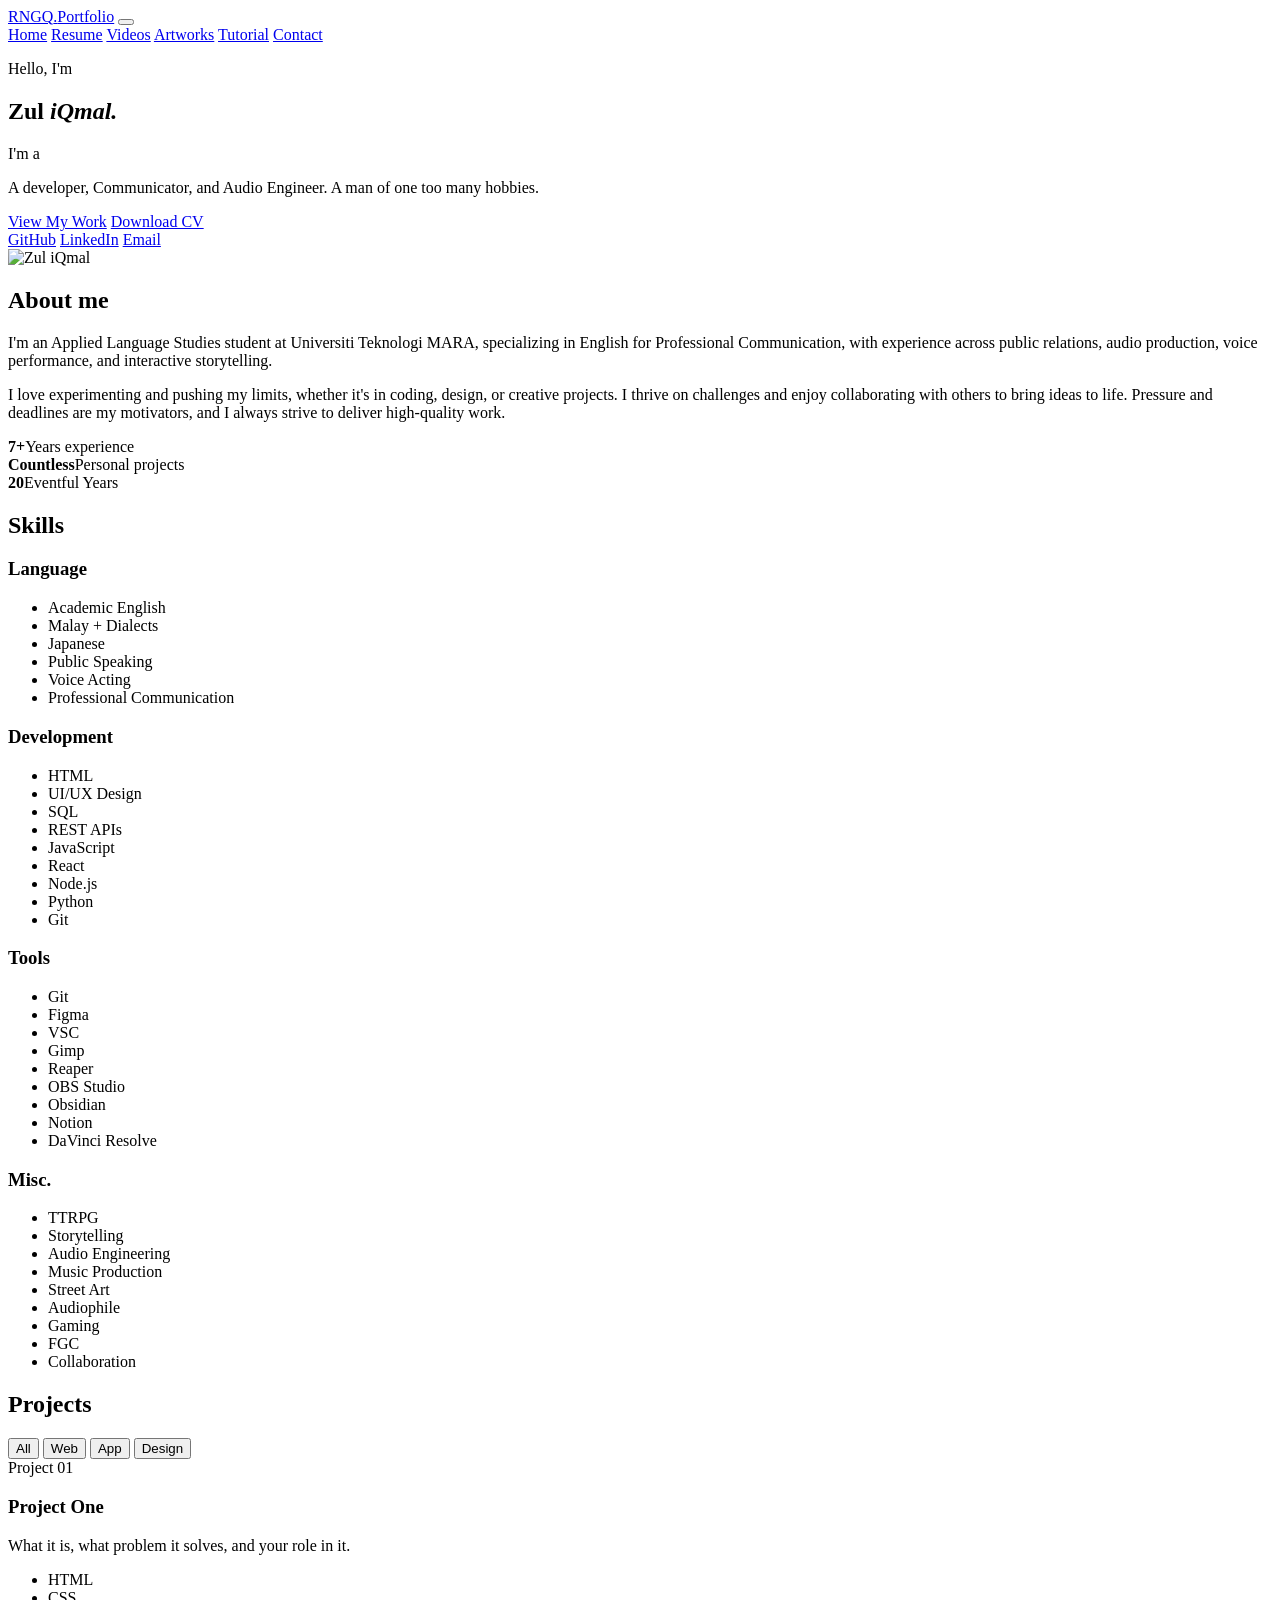
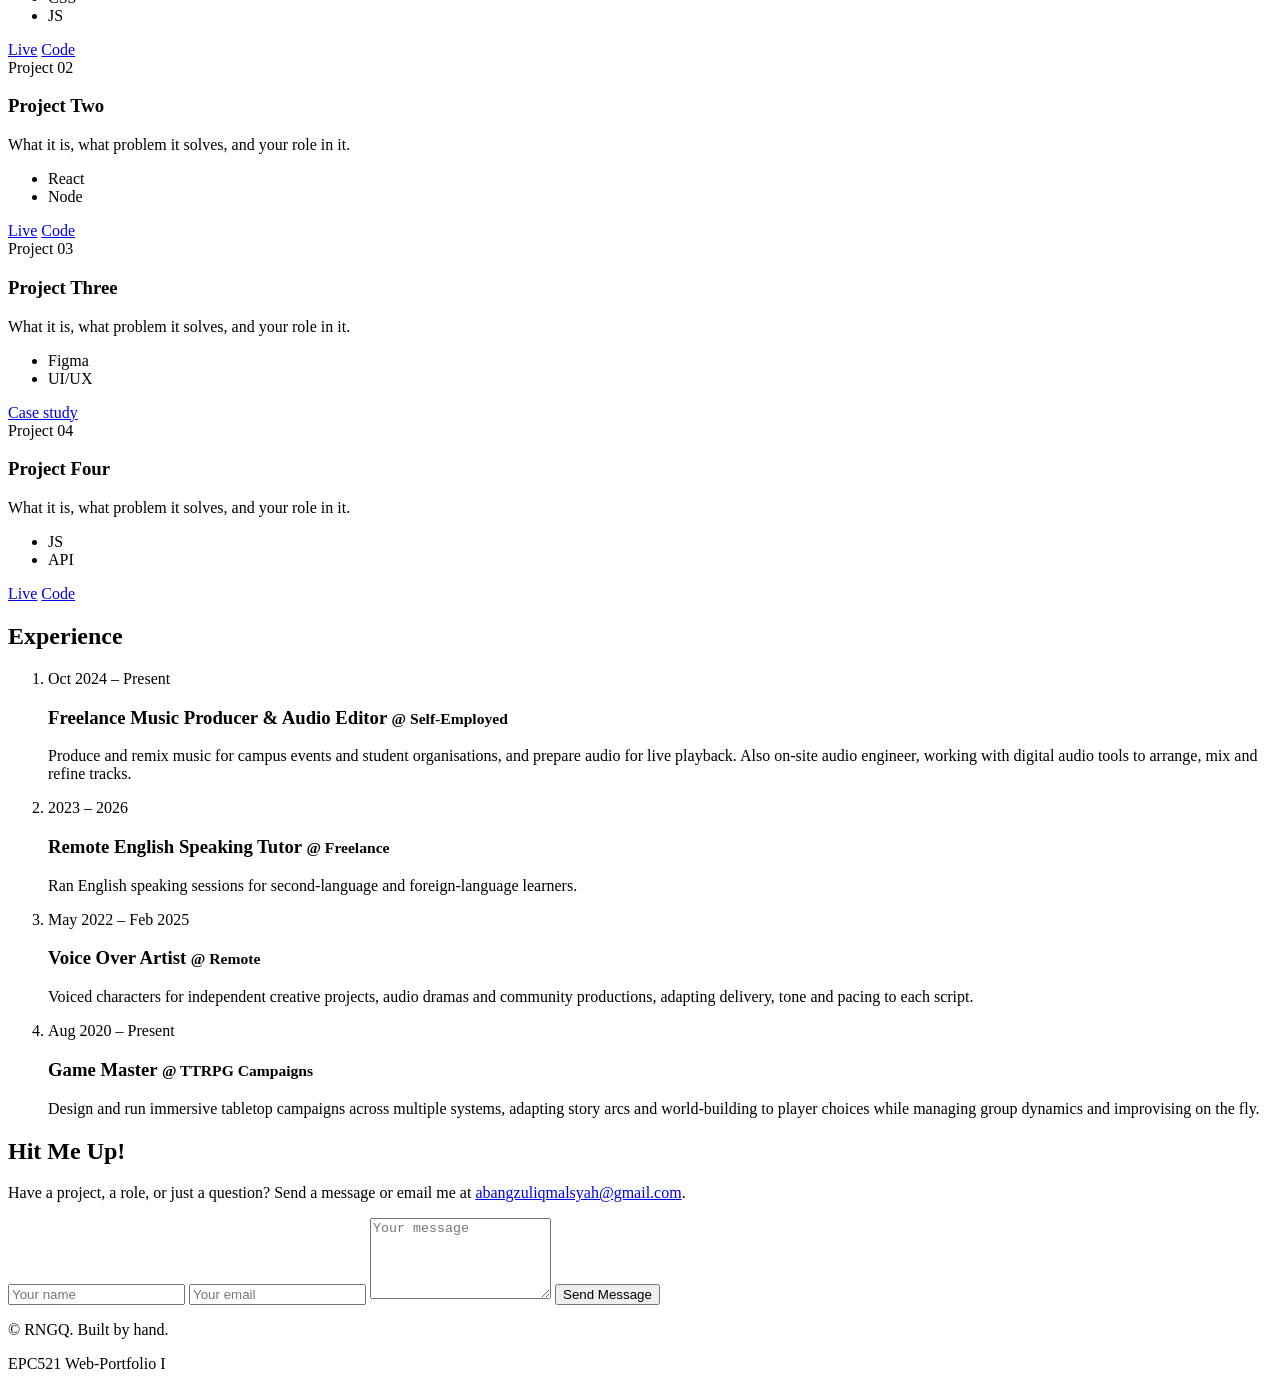
==== index.html @ 54870d31 "Add files via upload" ====
<!DOCTYPE html>
<html lang="en">
<head>
  <meta charset="UTF-8" />
  <meta name="viewport" content="width=device-width, initial-scale=1.0" />
  <title>Zul iQmal | Portfolio</title>
  <meta name="description" content="Portfolio of Zul iQmal, a Web Developer, Communicator, and Audio Engineer." />
  <link rel="stylesheet" href="CSS/style.css" />
</head>
<body>

  <!-- Background aura (Sinaran~ mentari menyinari~) -->
  <div class="aura-bg" aria-hidden="true">
    <span class="blob blob-1"></span>
    <span class="blob blob-2"></span>
    <span class="blob blob-3"></span>
  </div>
  <div class="cursor-aura" aria-hidden="true"></div>

  <!-- Header -->
  <header class="site-header">
    <a href="index.html" class="logo">RNGQ<span>.</span>Portfolio</a>
    <button class="nav-toggle" aria-label="Toggle menu" aria-expanded="false">
      <span></span><span></span>
    </button>
    <nav class="nav" id="nav">
      <a href="index.html" aria-current="page">Home</a>
      <a href="resume.html">Resume</a>
      <a href="videos.html">Videos</a>
      <a href="artworks.html">Artworks</a>
      <a href="tutorial.html">Tutorial</a>
      <a href="#contact" class="btn btn-small">Contact</a>
    </nav>
  </header>

  <main>
    <!-- Hero -->
    <section id="home" class="hero">
      <p class="eyebrow reveal">Hello, I'm</p>
      <h1 class="reveal">Zul <em>iQmal.</em></h1>
      <p class="role reveal">I'm a <span id="typed"></span><span class="caret" aria-hidden="true"></span></p>
      <p class="lead reveal">
        A developer, Communicator, and Audio Engineer. 
        A man of one too many hobbies.
      </p>
      <div class="hero-actions reveal">
        <a href="#projects" class="btn">View My Work</a>
        <a href="assets/documents/Zul_Iqmal_Syah_CV.pdf" class="btn btn-ghost" download>Download CV</a>
      </div>
      <div class="socials reveal">
        <a href="https://github.com/RinggoCh1" target="_blank" rel="noopener">GitHub</a>
        <a href="https://www.linkedin.com/in/zuliqmalsyah" target="_blank" rel="noopener">LinkedIn</a>
        <a href="mailto:abangzuliqmalsyah@gmail.com">Email</a>
      </div>
    </section>

    <!-- About -->
    <section id="about" class="section about">
      <div class="avatar-wrap reveal">
        <img class="avatar" src="assets/images/me.jpg" alt="Zul iQmal" />
      </div>
      <div class="about-text reveal">
        <h2 class="section-title">About me</h2>
        <p>
          I'm an Applied Language Studies student at Universiti Teknologi MARA, specializing in English for Professional Communication, with experience across public relations, audio production, voice performance, and interactive storytelling.
        </p>
        <p>
          I love experimenting and pushing my limits, whether it's in coding, design, or creative projects. I thrive on challenges and enjoy collaborating with others to bring ideas to life. Pressure and deadlines are my motivators, and I always strive to deliver high-quality work.
        </p>
        <div class="about-stats">
          <div class="stat"><strong>7+</strong><span>Years experience</span></div>
          <div class="stat"><strong>Countless</strong><span>Personal projects</span></div>
          <div class="stat"><strong>20</strong><span>Eventful Years</span></div>
        </div>
      </div>
    </section>

    <!-- Skills -->
    <section id="skills" class="section">
      <h2 class="section-title reveal">Skills</h2>
      <div class="grid">
        <article class="card reveal">
          <h3>Language</h3>
          <ul class="chips">
            <li>Academic English</li><li>Malay + Dialects</li><li>Japanese</li><li>Public Speaking</li><li>Voice Acting</li><li>Professional Communication</li>
          </ul>
        </article>
        <article class="card reveal">
          <h3>Development</h3>
          <ul class="chips">
            <li>HTML</li><li>UI/UX Design</li><li>SQL</li><li>REST APIs</li><li>JavaScript</li><li>React</li><li>Node.js</li><li>Python</li><li>Git</li>
          </ul>
        </article>
        <article class="card reveal">
          <h3>Tools</h3>
          <ul class="chips">
            <li>Git</li><li>Figma</li><li>VSC</li><li>Gimp</li><li>Reaper</li><li>OBS Studio</li><li>Obsidian</li><li>Notion</li><li>DaVinci Resolve</li>
          </ul>
        </article>
        <article class="card reveal">
          <h3>Misc.</h3>
          <ul class="chips">
            <li>TTRPG</li><li>Storytelling</li><li>Audio Engineering</li><li>Music Production</li><li>Street Art</li><li>Audiophile</li><li>Gaming</li><li>FGC</li><li>Collaboration</li>
          </ul>
        </article>
      </div>
    </section>

    <!-- Projects -->
    <section id="projects" class="section">
      <h2 class="section-title reveal">Projects</h2>

      <div class="filters reveal" role="group" aria-label="Filter projects">
        <button class="filter active" data-filter="all">All</button>
        <button class="filter" data-filter="web">Web</button>
        <button class="filter" data-filter="app">App</button>
        <button class="filter" data-filter="design">Design</button>
      </div>

      <div class="grid projects">
        <article class="card project reveal" data-category="web">
          <!-- Replace with: <img class="project-thumb" src="assets/project1.jpg" alt="Project 1" / tapi malas buat sekarang> -->
          <div class="project-thumb">Project 01</div>
          <h3>Project One</h3>
          <p>What it is, what problem it solves, and your role in it.</p>
          <ul class="tags"><li>HTML</li><li>CSS</li><li>JS</li></ul>
          <div class="project-links">
            <a href="#" target="_blank" rel="noopener">Live</a>
            <a href="#" target="_blank" rel="noopener">Code</a>
          </div>
        </article>

        <article class="card project reveal" data-category="app">
          <div class="project-thumb">Project 02</div>
          <h3>Project Two</h3>
          <p>What it is, what problem it solves, and your role in it.</p>
          <ul class="tags"><li>React</li><li>Node</li></ul>
          <div class="project-links">
            <a href="#" target="_blank" rel="noopener">Live</a>
            <a href="#" target="_blank" rel="noopener">Code</a>
          </div>
        </article>

        <article class="card project reveal" data-category="design">
          <div class="project-thumb">Project 03</div>
          <h3>Project Three</h3>
          <p>What it is, what problem it solves, and your role in it.</p>
          <ul class="tags"><li>Figma</li><li>UI/UX</li></ul>
          <div class="project-links">
            <a href="#" target="_blank" rel="noopener">Case study</a>
          </div>
        </article>

        <article class="card project reveal" data-category="web">
          <div class="project-thumb">Project 04</div>
          <h3>Project Four</h3>
          <p>What it is, what problem it solves, and your role in it.</p>
          <ul class="tags"><li>JS</li><li>API</li></ul>
          <div class="project-links">
            <a href="#" target="_blank" rel="noopener">Live</a>
            <a href="#" target="_blank" rel="noopener">Code</a>
          </div>
        </article>
      </div>
    </section>

    <!-- Experience -->
    <section id="experience" class="section">
      <h2 class="section-title reveal">Experience</h2>
      <ol class="timeline">
        <li class="reveal">
          <span class="when">Oct 2024 – Present</span>
          <h3>Freelance Music Producer &amp; Audio Editor <small>@ Self-Employed</small></h3>
          <p>Produce and remix music for campus events and student organisations, and prepare audio for live playback. Also on-site audio engineer, working with digital audio tools to arrange, mix and refine tracks.</p>
        </li>
        <li class="reveal">
          <span class="when">2023 – 2026</span>
          <h3>Remote English Speaking Tutor <small>@ Freelance</small></h3>
          <p>Ran English speaking sessions for second-language and foreign-language learners.</p>
        </li>
        <li class="reveal">
          <span class="when">May 2022 – Feb 2025</span>
          <h3>Voice Over Artist <small>@ Remote</small></h3>
          <p>Voiced characters for independent creative projects, audio dramas and community productions, adapting delivery, tone and pacing to each script.</p>
        </li>
        <li class="reveal">
          <span class="when">Aug 2020 – Present</span>
          <h3>Game Master <small>@ TTRPG Campaigns</small></h3>
          <p>Design and run immersive tabletop campaigns across multiple systems, adapting story arcs and world-building to player choices while managing group dynamics and improvising on the fly.</p>
        </li>
      </ol>
    </section>

    <!-- Contact -->
    <section id="contact" class="section contact">
      <h2 class="section-title reveal">Hit Me Up!</h2>
      <p class="contact-intro reveal">
        Have a project, a role, or just a question? Send a message or email me at
        <a href="mailto:abangzuliqmalsyah@gmail.com">abangzuliqmalsyah@gmail.com</a>.
      </p>
      <form class="form reveal" id="contact-form">
        <input type="text" name="name" placeholder="Your name" required />
        <input type="email" name="email" placeholder="Your email" required />
        <textarea name="message" rows="5" placeholder="Your message" required></textarea>
        <button type="submit" class="btn">Send Message</button>
        <p class="form-note" id="form-note" role="status"></p>
      </form>
    </section>
  </main>

  <footer class="site-footer">
    <p>&copy; <span id="year"></span> RNGQ. Built by hand.</p>
    <p class="footer-credit">EPC521 Web-Portfolio I</p>
  </footer>

  <script src="JS/script.js"></script>
  <script src="JS/music.js"></script>
</body>
</html>
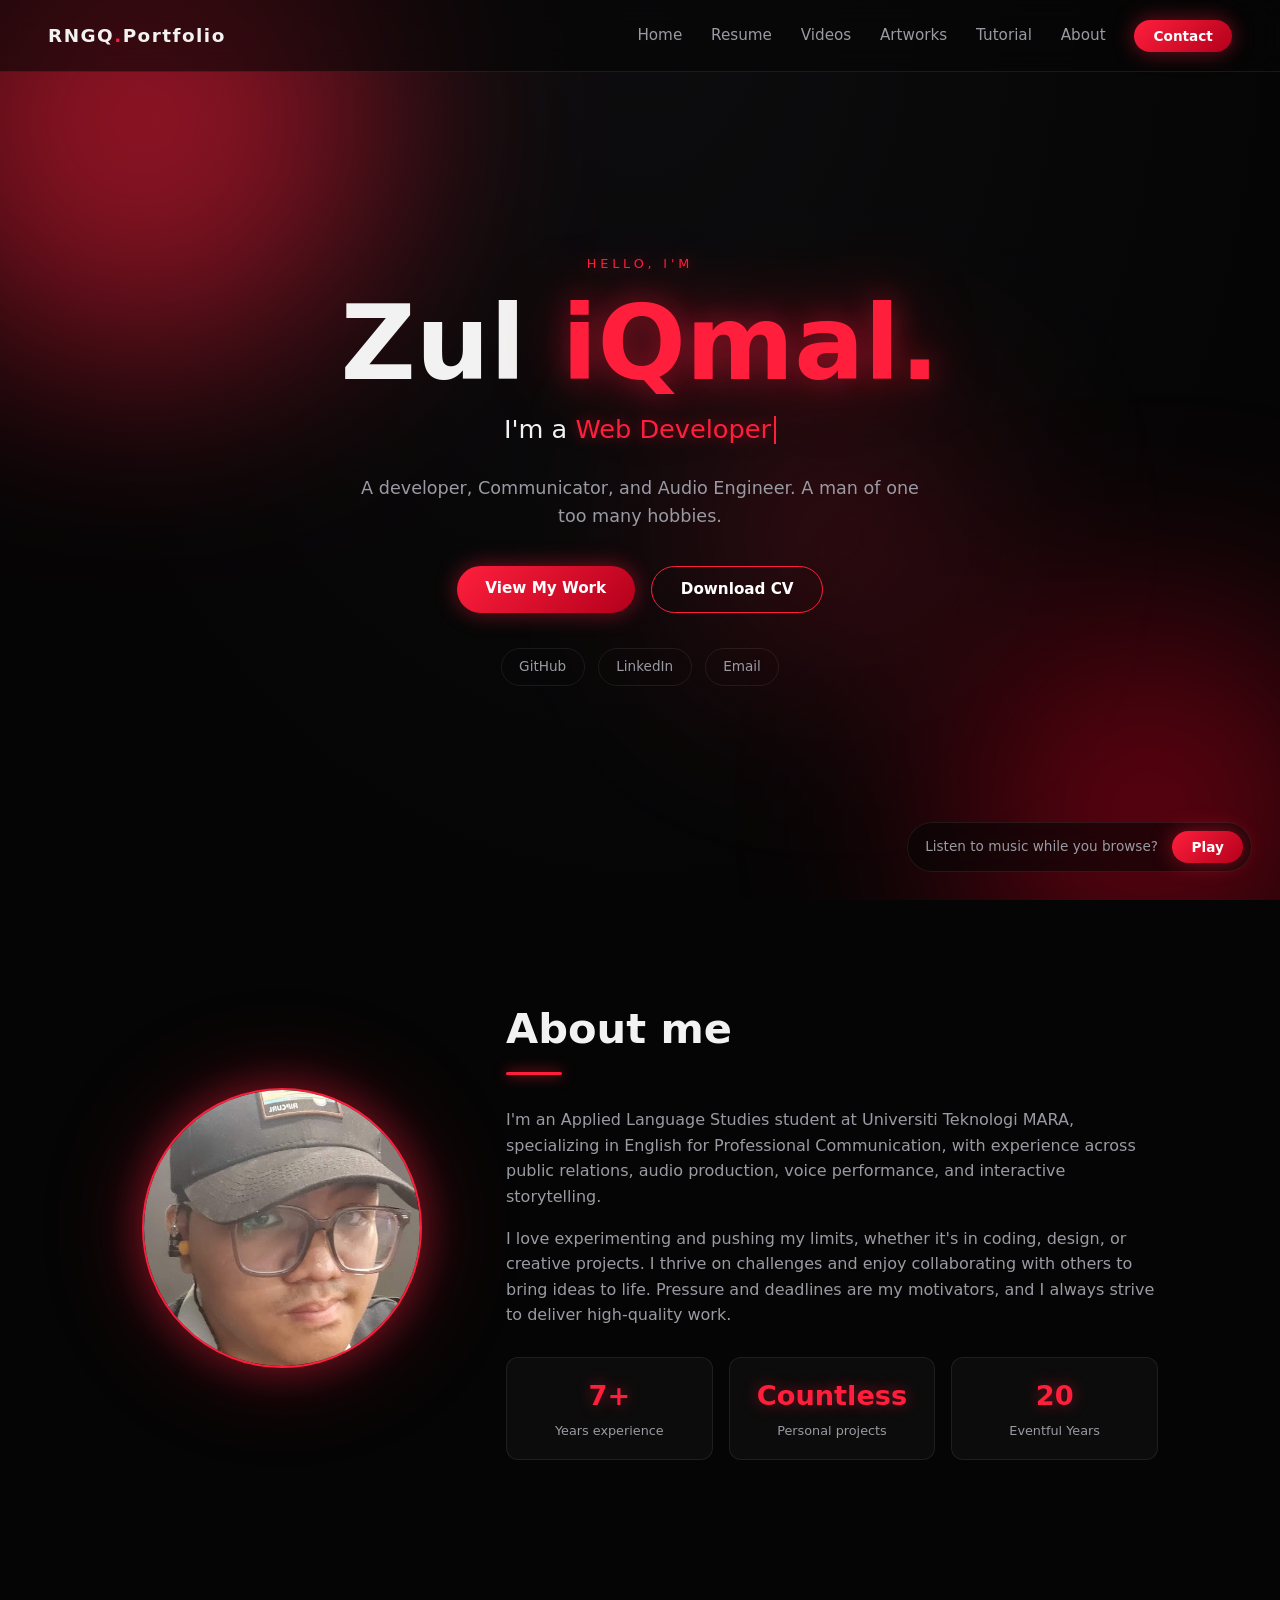
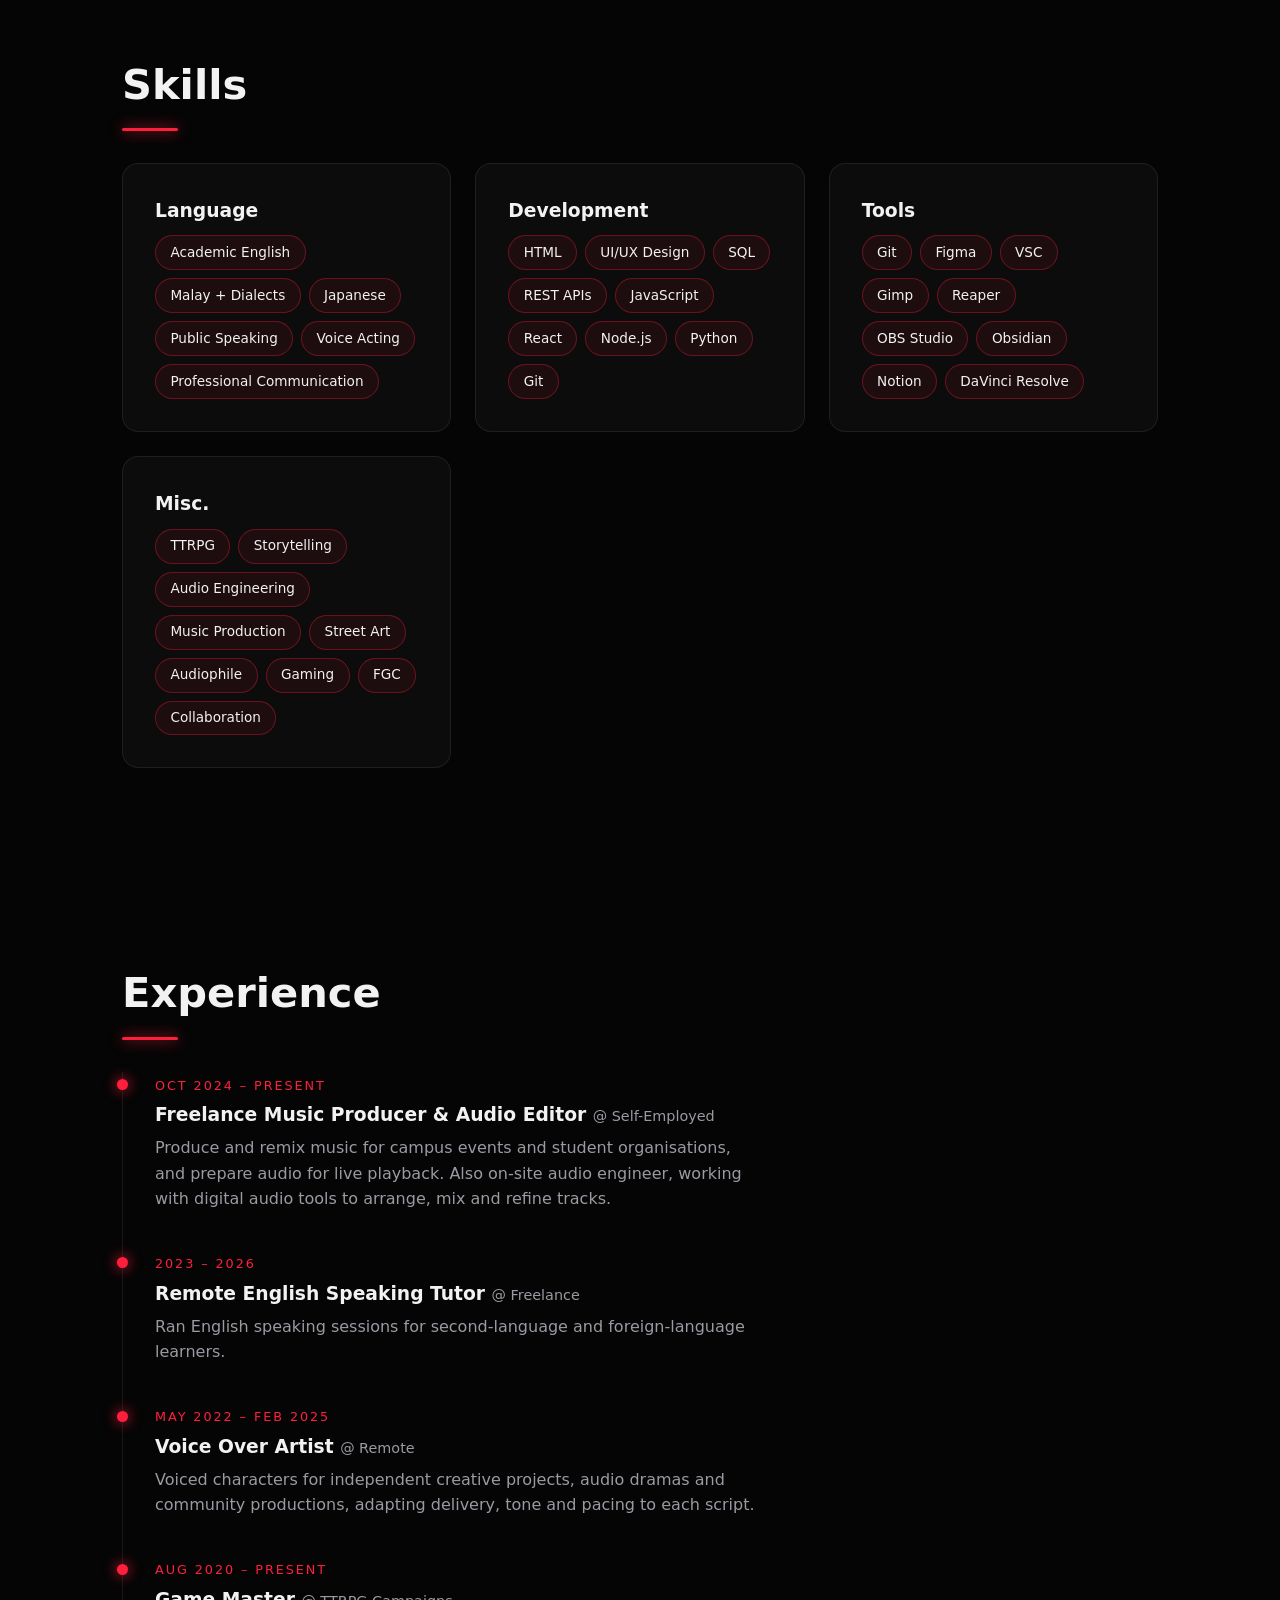
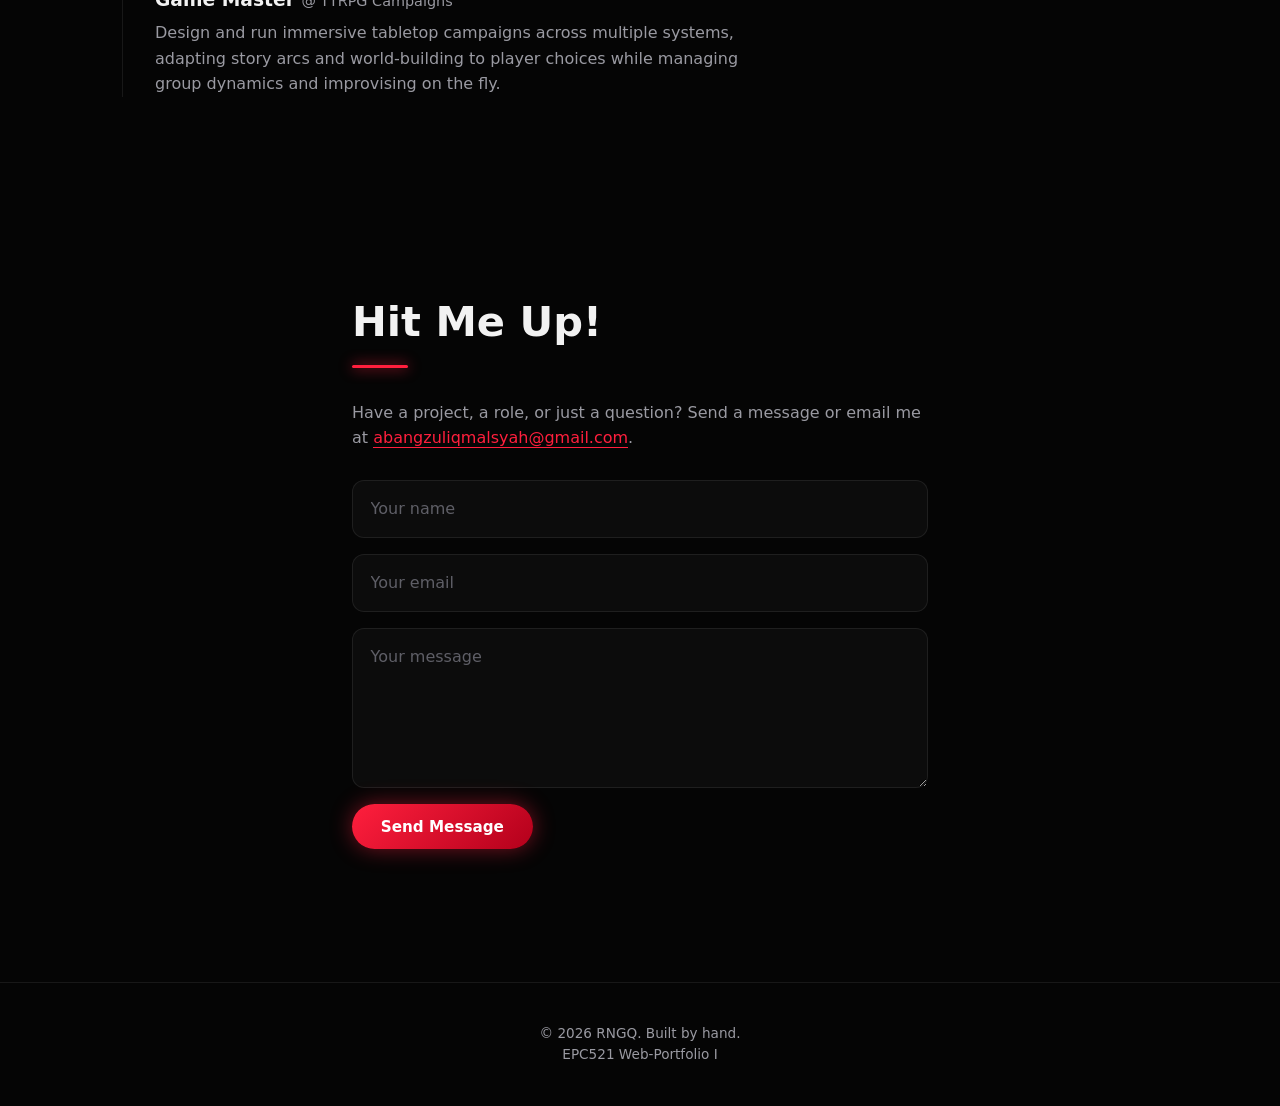
==== commit b463ccc3: "Add files via upload" ====
--- a/index.html
+++ b/index.html
@@ -29,6 +29,7 @@
       <a href="videos.html">Videos</a>
       <a href="artworks.html">Artworks</a>
       <a href="tutorial.html">Tutorial</a>
+      <a href="about.html">About</a>
       <a href="#contact" class="btn btn-small">Contact</a>
     </nav>
   </header>
@@ -44,7 +45,7 @@
         A man of one too many hobbies.
       </p>
       <div class="hero-actions reveal">
-        <a href="#projects" class="btn">View My Work</a>
+        <a href="artworks.html" class="btn">View My Work</a>
         <a href="assets/documents/Zul_Iqmal_Syah_CV.pdf" class="btn btn-ghost" download>Download CV</a>
       </div>
       <div class="socials reveal">
@@ -106,64 +107,6 @@
       </div>
     </section>
 
-    <!-- Projects -->
-    <section id="projects" class="section">
-      <h2 class="section-title reveal">Projects</h2>
-
-      <div class="filters reveal" role="group" aria-label="Filter projects">
-        <button class="filter active" data-filter="all">All</button>
-        <button class="filter" data-filter="web">Web</button>
-        <button class="filter" data-filter="app">App</button>
-        <button class="filter" data-filter="design">Design</button>
-      </div>
-
-      <div class="grid projects">
-        <article class="card project reveal" data-category="web">
-          <!-- Replace with: <img class="project-thumb" src="assets/project1.jpg" alt="Project 1" / tapi malas buat sekarang> -->
-          <div class="project-thumb">Project 01</div>
-          <h3>Project One</h3>
-          <p>What it is, what problem it solves, and your role in it.</p>
-          <ul class="tags"><li>HTML</li><li>CSS</li><li>JS</li></ul>
-          <div class="project-links">
-            <a href="#" target="_blank" rel="noopener">Live</a>
-            <a href="#" target="_blank" rel="noopener">Code</a>
-          </div>
-        </article>
-
-        <article class="card project reveal" data-category="app">
-          <div class="project-thumb">Project 02</div>
-          <h3>Project Two</h3>
-          <p>What it is, what problem it solves, and your role in it.</p>
-          <ul class="tags"><li>React</li><li>Node</li></ul>
-          <div class="project-links">
-            <a href="#" target="_blank" rel="noopener">Live</a>
-            <a href="#" target="_blank" rel="noopener">Code</a>
-          </div>
-        </article>
-
-        <article class="card project reveal" data-category="design">
-          <div class="project-thumb">Project 03</div>
-          <h3>Project Three</h3>
-          <p>What it is, what problem it solves, and your role in it.</p>
-          <ul class="tags"><li>Figma</li><li>UI/UX</li></ul>
-          <div class="project-links">
-            <a href="#" target="_blank" rel="noopener">Case study</a>
-          </div>
-        </article>
-
-        <article class="card project reveal" data-category="web">
-          <div class="project-thumb">Project 04</div>
-          <h3>Project Four</h3>
-          <p>What it is, what problem it solves, and your role in it.</p>
-          <ul class="tags"><li>JS</li><li>API</li></ul>
-          <div class="project-links">
-            <a href="#" target="_blank" rel="noopener">Live</a>
-            <a href="#" target="_blank" rel="noopener">Code</a>
-          </div>
-        </article>
-      </div>
-    </section>
-
     <!-- Experience -->
     <section id="experience" class="section">
       <h2 class="section-title reveal">Experience</h2>
--- a/CSS/style.css
+++ b/CSS/style.css
@@ -0,0 +1,282 @@
+/* ==========================================================
+   THEME: change these and the whole site updates
+   ========================================================== */
+:root {
+  --bg: #050505;
+  --bg-2: #0d0d0f;
+  --surface: rgba(255, 255, 255, 0.03);
+  --border: rgba(255, 255, 255, 0.08);
+
+  --text: #f2f2f2;
+  --muted: #9a9aa2;
+
+  --red: #ff1f3d;
+  --red-deep: #b3001b;
+  --red-glow: rgba(255, 31, 61, 0.45);
+
+  --radius: 16px;
+  --max-width: 1100px;
+  --font: "Inter", system-ui, -apple-system, "Segoe UI", Roboto, sans-serif;
+  --header-h: 72px;
+}
+
+/* ---------- Reset ---------- */
+*, *::before, *::after { box-sizing: border-box; margin: 0; padding: 0; }
+html { scroll-behavior: smooth; scroll-padding-top: var(--header-h); }
+body {
+  font-family: var(--font);
+  background: var(--bg);
+  color: var(--text);
+  line-height: 1.6;
+  overflow-x: hidden;
+}
+a { color: inherit; text-decoration: none; }
+img { max-width: 100%; display: block; }
+ul, ol { list-style: none; }
+::selection { background: var(--red); color: #fff; }
+
+/* ---------- Aura background ---------- */
+.aura-bg {
+  position: fixed; inset: 0; z-index: -2; overflow: hidden;
+  background: radial-gradient(ellipse at 50% 0%, var(--bg-2), var(--bg) 70%);
+}
+.blob {
+  position: absolute; border-radius: 50%;
+  filter: blur(110px); opacity: 0.55;
+  animation: drift 18s ease-in-out infinite alternate;
+}
+.blob-1 { width: 480px; height: 480px; background: var(--red); top: -120px; left: -100px; }
+.blob-2 { width: 380px; height: 380px; background: var(--red-deep); bottom: -100px; right: -60px; animation-delay: -6s; }
+.blob-3 { width: 260px; height: 260px; background: var(--red); top: 45%; left: 55%; opacity: 0.25; animation-delay: -11s; }
+
+@keyframes drift {
+  from { transform: translate(0, 0) scale(1); }
+  to   { transform: translate(60px, 40px) scale(1.15); }
+}
+
+/* Cursor-following glow (position kat dalam 
+script.js) */
+.cursor-aura {
+  position: fixed; top: 0; left: 0; z-index: -1;
+  width: 420px; height: 420px; border-radius: 50%;
+  background: radial-gradient(circle, var(--red-glow), transparent 65%);
+  transform: translate(-50%, -50%);
+  pointer-events: none; opacity: 0;
+  transition: opacity 0.4s ease;
+}
+.cursor-aura.active { opacity: 0.6; }
+
+/* ---------- Header ---------- */
+.site-header {
+  position: fixed; top: 0; left: 0; right: 0; z-index: 50;
+  height: var(--header-h);
+  display: flex; align-items: center; justify-content: space-between;
+  padding: 0 clamp(1rem, 5vw, 3rem);
+  background: rgba(5, 5, 5, 0.6);
+  backdrop-filter: blur(14px);
+  border-bottom: 1px solid var(--border);
+}
+.logo { font-weight: 800; letter-spacing: 0.08em; font-size: 1.15rem; }
+.logo span { color: var(--red); text-shadow: 0 0 14px var(--red); }
+
+.nav { display: flex; align-items: center; gap: 1.8rem; }
+.nav a:not(.btn) { color: var(--muted); font-size: 0.95rem; transition: color 0.2s, text-shadow 0.2s; }
+.nav a:not(.btn):hover { color: #fff; text-shadow: 0 0 12px var(--red); }
+
+.nav-toggle { display: none; background: none; border: 0; cursor: pointer; width: 32px; height: 32px; position: relative; }
+.nav-toggle span { position: absolute; left: 4px; right: 4px; height: 2px; background: var(--text); transition: transform 0.3s, top 0.3s; }
+.nav-toggle span:first-child { top: 11px; }
+.nav-toggle span:last-child  { top: 19px; }
+.nav-toggle[aria-expanded="true"] span:first-child { top: 15px; transform: rotate(45deg); }
+.nav-toggle[aria-expanded="true"] span:last-child  { top: 15px; transform: rotate(-45deg); }
+
+/* ---------- Buttons ---------- */
+.btn {
+  display: inline-block; cursor: pointer; border: 0;
+  padding: 0.85rem 1.8rem; border-radius: 999px;
+  font: 600 0.95rem var(--font); color: #fff;
+  background: linear-gradient(135deg, var(--red), var(--red-deep));
+  box-shadow: 0 0 22px var(--red-glow);
+  transition: transform 0.2s, box-shadow 0.2s;
+}
+.btn:hover { transform: translateY(-2px); box-shadow: 0 0 36px var(--red-glow), 0 0 8px var(--red); }
+.btn-small { padding: 0.5rem 1.2rem; font-size: 0.85rem; }
+.btn-ghost { background: transparent; border: 1px solid var(--red); box-shadow: none; }
+.btn-ghost:hover { background: rgba(255, 31, 61, 0.12); }
+
+/* ---------- Layout helpers ---------- */
+.section { max-width: var(--max-width); margin: 0 auto; padding: 6rem clamp(1rem, 5vw, 2rem); }
+.section-title { font-size: clamp(1.8rem, 4vw, 2.6rem); margin-bottom: 2rem; }
+.section-title::after {
+  content: ""; display: block; width: 56px; height: 3px; margin-top: 0.6rem;
+  background: var(--red); box-shadow: 0 0 14px var(--red); border-radius: 2px;
+}
+
+/* ---------- Hero ---------- */
+.hero {
+  min-height: 100vh; display: flex; flex-direction: column;
+  align-items: center; justify-content: center; text-align: center;
+  padding: calc(var(--header-h) + 2rem) 1.5rem 4rem;
+}
+.eyebrow { color: var(--red); letter-spacing: 0.3em; text-transform: uppercase; font-size: 0.8rem; margin-bottom: 1rem; text-shadow: 0 0 12px var(--red-glow); }
+.hero h1 { font-size: clamp(3rem, 10vw, 6.5rem); line-height: 1.02; font-weight: 800; }
+.hero h1 em {
+  font-style: normal; color: var(--red);
+  text-shadow: 0 0 30px var(--red-glow), 0 0 80px var(--red-glow);
+}
+.role { font-size: clamp(1.1rem, 3vw, 1.6rem); margin-top: 0.8rem; color: var(--text); min-height: 1.6em; }
+#typed { color: var(--red); text-shadow: 0 0 14px var(--red-glow); }
+.caret {
+  display: inline-block; width: 2px; height: 1.1em; margin-left: 3px;
+  background: var(--red); vertical-align: text-bottom;
+  animation: blink 1s steps(1) infinite;
+}
+@keyframes blink { 50% { opacity: 0; } }
+
+.lead { color: var(--muted); max-width: 52ch; margin: 1.5rem 0 2.2rem; font-size: 1.1rem; }
+.hero-actions { display: flex; gap: 1rem; flex-wrap: wrap; justify-content: center; }
+
+.socials { display: flex; gap: 0.8rem; margin-top: 2.2rem; flex-wrap: wrap; justify-content: center; }
+.socials a {
+  padding: 0.45rem 1.1rem; border-radius: 999px; font-size: 0.85rem; color: var(--muted);
+  border: 1px solid var(--border); transition: color 0.2s, border-color 0.2s, box-shadow 0.2s;
+}
+.socials a:hover { color: #fff; border-color: var(--red); box-shadow: 0 0 18px var(--red-glow); }
+
+/* ---------- Cards (spotlight follows cursor) ---------- */
+.grid { display: grid; grid-template-columns: repeat(auto-fit, minmax(260px, 1fr)); gap: 1.5rem; }
+.card {
+  position: relative; overflow: hidden;
+  padding: 2rem; border-radius: var(--radius);
+  background: var(--surface); border: 1px solid var(--border);
+  transition: transform 0.3s, border-color 0.3s, box-shadow 0.3s, opacity 0.8s ease;
+}
+.card::before {
+  content: ""; position: absolute; inset: 0; pointer-events: none;
+  background: radial-gradient(260px circle at var(--mx, 50%) var(--my, 50%), var(--red-glow), transparent 70%);
+  opacity: 0; transition: opacity 0.3s;
+}
+.card:hover { transform: translateY(-6px); border-color: rgba(255, 31, 61, 0.5); box-shadow: 0 10px 40px rgba(255, 31, 61, 0.15); }
+.card:hover::before { opacity: 0.5; }
+.card > * { position: relative; }
+.card h3 { margin-bottom: 0.6rem; }
+.card p { color: var(--muted); }
+
+/* ---------- About ---------- */
+.about { display: grid; grid-template-columns: 320px 1fr; gap: 4rem; align-items: center; }
+.avatar-wrap { display: flex; justify-content: center; }
+.avatar {
+  width: 280px; height: 280px; border-radius: 50%; object-fit: cover;
+  display: grid; place-items: center;
+  font-size: 4rem; font-weight: 800; color: var(--red);
+  background: var(--bg-2);
+  border: 2px solid var(--red);
+  box-shadow: 0 0 40px var(--red-glow), 0 0 100px rgba(255, 31, 61, 0.25), inset 0 0 40px rgba(255, 31, 61, 0.12);
+}
+.about-text p { color: var(--muted); margin-bottom: 1rem; }
+.about-stats { display: grid; grid-template-columns: repeat(3, 1fr); gap: 1rem; margin-top: 1.8rem; }
+.stat {
+  text-align: center; padding: 1rem; border-radius: 12px;
+  background: var(--surface); border: 1px solid var(--border);
+}
+.stat strong { display: block; font-size: 1.7rem; color: var(--red); text-shadow: 0 0 16px var(--red-glow); }
+.stat span { color: var(--muted); font-size: 0.8rem; }
+
+/* ---------- Skills ---------- */
+.chips, .tags { display: flex; flex-wrap: wrap; gap: 0.5rem; }
+.chips li {
+  padding: 0.35rem 0.9rem; border-radius: 999px; font-size: 0.85rem;
+  border: 1px solid rgba(255, 31, 61, 0.35); color: var(--text);
+  background: rgba(255, 31, 61, 0.07);
+}
+
+/* ---------- Projects ---------- */
+.filters { display: flex; gap: 0.6rem; flex-wrap: wrap; margin-bottom: 2rem; }
+.filter {
+  cursor: pointer; padding: 0.45rem 1.2rem; border-radius: 999px;
+  font: 500 0.9rem var(--font); color: var(--muted);
+  background: transparent; border: 1px solid var(--border);
+  transition: color 0.2s, border-color 0.2s, box-shadow 0.2s, background 0.2s;
+}
+.filter:hover { color: #fff; border-color: var(--red); }
+.filter.active { color: #fff; background: rgba(255, 31, 61, 0.15); border-color: var(--red); box-shadow: 0 0 18px var(--red-glow); }
+
+.projects { grid-template-columns: repeat(auto-fit, minmax(300px, 1fr)); }
+.project { padding: 0; }
+.project > h3, .project > p, .project > .tags, .project > .project-links { margin-left: 1.5rem; margin-right: 1.5rem; }
+.project-thumb {
+  aspect-ratio: 16 / 9; width: 100%; object-fit: cover;
+  display: grid; place-items: center; margin-bottom: 1.2rem;
+  color: var(--red); font-weight: 700; letter-spacing: 0.1em;
+  background: linear-gradient(135deg, #140306, #1d0409);
+  border-bottom: 1px solid var(--border);
+}
+.project h3 { margin-bottom: 0.4rem; }
+.tags { margin: 1rem 1.5rem 0; }
+.tags li { font-size: 0.75rem; color: var(--red); letter-spacing: 0.05em; }
+.tags li::before { content: "#"; opacity: 0.6; }
+.project-links { display: flex; gap: 1.2rem; margin: 1.2rem 1.5rem 1.6rem; }
+.project-links a { font-size: 0.9rem; font-weight: 600; border-bottom: 1px solid var(--red); padding-bottom: 2px; transition: text-shadow 0.2s; }
+.project-links a:hover { text-shadow: 0 0 12px var(--red); }
+.project[hidden] { display: none; }
+
+/* ---------- Timeline ---------- */
+.timeline { position: relative; padding-left: 2rem; border-left: 1px solid var(--border); }
+.timeline li { position: relative; padding-bottom: 2.4rem; }
+.timeline li:last-child { padding-bottom: 0; }
+.timeline li::before {
+  content: ""; position: absolute; left: calc(-2rem - 6px); top: 0.45rem;
+  width: 11px; height: 11px; border-radius: 50%;
+  background: var(--red); box-shadow: 0 0 14px var(--red);
+}
+.when { color: var(--red); font-size: 0.8rem; letter-spacing: 0.15em; text-transform: uppercase; }
+.timeline h3 { margin: 0.2rem 0 0.3rem; }
+.timeline small { color: var(--muted); font-weight: 400; font-size: 0.9rem; }
+.timeline p { color: var(--muted); max-width: 60ch; }
+
+/* ---------- Contact form ---------- */
+.contact { max-width: 640px; }
+.contact-intro { color: var(--muted); margin-bottom: 1.8rem; }
+.contact-intro a { color: var(--red); border-bottom: 1px solid var(--red); }
+.form { display: grid; gap: 1rem; }
+.form input, .form textarea {
+  width: 100%; padding: 0.95rem 1.1rem; border-radius: 12px;
+  background: var(--surface); border: 1px solid var(--border);
+  color: var(--text); font: inherit; resize: vertical;
+  transition: border-color 0.2s, box-shadow 0.2s;
+}
+.form input::placeholder, .form textarea::placeholder { color: #5f5f67; }
+.form input:focus, .form textarea:focus {
+  outline: none; border-color: var(--red); box-shadow: 0 0 0 3px rgba(255, 31, 61, 0.2), 0 0 24px var(--red-glow);
+}
+.form .btn { justify-self: start; }
+.form-note { color: var(--red); min-height: 1.4em; font-size: 0.9rem; }
+
+/* ---------- Footer ---------- */
+.site-footer { text-align: center; padding: 2.5rem 1rem; color: var(--muted); font-size: 0.85rem; border-top: 1px solid var(--border); }
+
+/* ---------- Scroll reveal ---------- */
+.reveal { opacity: 0; transform: translateY(28px); transition: opacity 0.8s ease, transform 0.8s ease; }
+.reveal.visible { opacity: 1; transform: none; }
+/* keep card hover lift working after reveal */
+.card.reveal.visible:hover { transform: translateY(-6px); }
+
+/* ---------- Responsive ---------- */
+@media (max-width: 800px) {
+  .nav-toggle { display: block; }
+  .nav {
+    position: fixed; top: var(--header-h); left: 0; right: 0;
+    flex-direction: column; gap: 1.4rem; padding: 2rem;
+    background: rgba(5, 5, 5, 0.96); border-bottom: 1px solid var(--border);
+    transform: translateY(-120%); transition: transform 0.35s ease;
+  }
+  .nav.open { transform: translateY(0); }
+  .about { grid-template-columns: 1fr; gap: 2.5rem; }
+  .avatar { width: 220px; height: 220px; font-size: 3rem; }
+}
+
+/* ---------- Respect reduced motion ---------- */
+@media (prefers-reduced-motion: reduce) {
+  *, *::before, *::after { animation: none !important; transition: none !important; }
+  .reveal { opacity: 1; transform: none; }
+}
